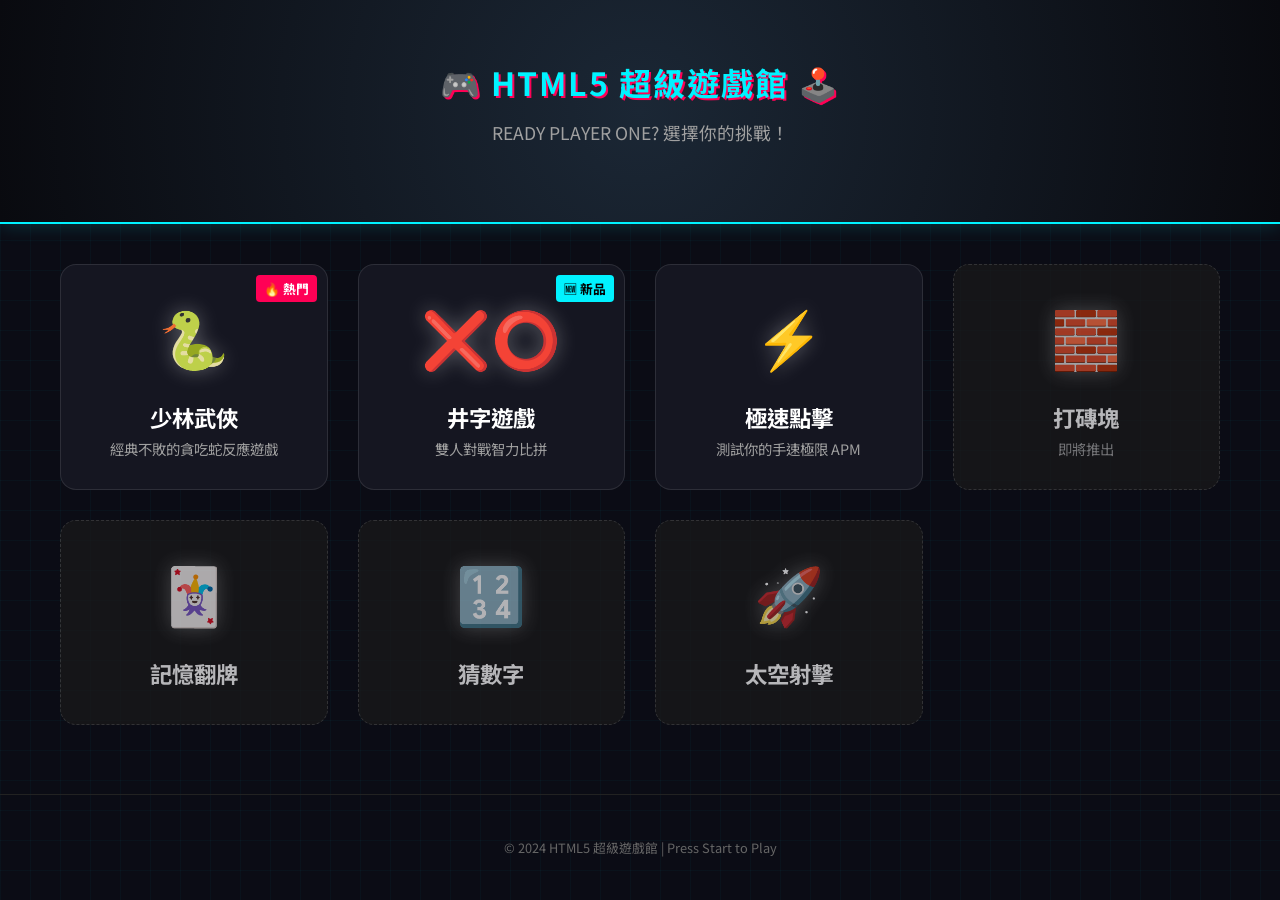
==== 遊戲館/index.html @ c311b4d0 "newest" ====
<!DOCTYPE html>
<html lang="zh-Hant">
<head>
    <meta charset="UTF-8">
    <meta name="viewport" content="width=device-width, initial-scale=1.0">
    <title>HTML5 超級遊戲館</title>
    <link href="https://fonts.googleapis.com/css2?family=Noto+Sans+TC:wght@400;700&family=Press+Start+2P&display=swap" rel="stylesheet">
    <link rel="stylesheet" href="style.css">
</head>
<body>

    <div class="bg-overlay"></div>

    <header>
        <div class="header-content">
            <h1>🎮 HTML5 超級遊戲館 🕹️</h1>
            <p class="subtitle">READY PLAYER ONE? 選擇你的挑戰！</p>
        </div>
    </header>

    <main class="container">
        <div class="game-grid">
            <a href="game1.html" class="game-card hot">
                <span class="badge">🔥 熱門</span>
                <div class="icon-wrapper">🐍</div>
                <div class="card-content">
                    <h3>少林武俠</h3>
                    <p>經典不敗的貪吃蛇反應遊戲</p>
                </div>
            </a>

            <a href="game2.html" class="game-card new">
                <span class="badge">🆕 新品</span>
                <div class="icon-wrapper">❌⭕</div>
                <div class="card-content">
                    <h3>井字遊戲</h3>
                    <p>雙人對戰智力比拼</p>
                </div>
            </a>

            <a href="game3.html" class="game-card">
                <div class="icon-wrapper">⚡</div>
                <div class="card-content">
                    <h3>極速點擊</h3>
                    <p>測試你的手速極限 APM</p>
                </div>
            </a>

            <div class="game-card locked">
                <div class="lock-overlay"><span class="lock-icon">🔒</span></div>
                <div class="icon-wrapper">🧱</div>
                <div class="card-content">
                    <h3>打磚塊</h3>
                    <p>即將推出</p>
                </div>
            </div>

            <div class="game-card locked">
                <div class="lock-overlay"><span class="lock-icon">🔒</span></div>
                <div class="icon-wrapper">🃏</div>
                <div class="card-content"><h3>記憶翻牌</h3></div>
            </div>

            <div class="game-card locked">
                <div class="lock-overlay"><span class="lock-icon">🔒</span></div>
                <div class="icon-wrapper">🔢</div>
                <div class="card-content"><h3>猜數字</h3></div>
            </div>
            
            <div class="game-card locked">
                <div class="lock-overlay"><span class="lock-icon">🔒</span></div>
                <div class="icon-wrapper">🚀</div>
                <div class="card-content"><h3>太空射擊</h3></div>
            </div>
        </div>
    </main>

    <footer>
        <p>© 2024 HTML5 超級遊戲館 | Press Start to Play</p>
    </footer>

</body>
</html>
---- 遊戲館/style.css ----
/* --- 1. 全局變數與基礎設定 --- */
:root {
    --bg-color: #0b0c15;
    --card-bg: #151621;
    --primary-color: #00f2ff; /* 賽博藍 */
    --secondary-color: #ff0055; /* 霓虹紅 */
    --text-color: #ffffff;
    --text-muted: #a0a0a0;
    --font-main: 'Noto Sans TC', sans-serif;
    --font-retro: 'Press Start 2P', cursive; /* 像素風格字體 */
}

body {
    font-family: var(--font-main);
    background-color: var(--bg-color);
    color: var(--text-color);
    margin: 0;
    padding: 0;
    overflow-x: hidden;
    min-height: 100vh;
    display: flex;
    flex-direction: column;
}

/* --- 2. 背景裝飾 (網格效果) --- */
.bg-overlay {
    position: fixed;
    top: 0;
    left: 0;
    width: 100%;
    height: 100%;
    background-image: 
        linear-gradient(rgba(0, 242, 255, 0.03) 1px, transparent 1px),
        linear-gradient(90deg, rgba(0, 242, 255, 0.03) 1px, transparent 1px);
    background-size: 30px 30px;
    z-index: -1;
    pointer-events: none;
}

/* --- 3. 標頭設計 --- */
header {
    padding: 60px 20px;
    text-align: center;
    background: radial-gradient(circle at center, #1b2735 0%, #090a0f 100%);
    border-bottom: 2px solid var(--primary-color);
    box-shadow: 0 0 20px rgba(0, 242, 255, 0.2);
}

h1 {
    margin: 0;
    font-size: 2em; /* 調整以適應手機，電腦版可用 media query 放大 */
    color: var(--primary-color);
    text-shadow: 2px 2px 0px var(--secondary-color);
    letter-spacing: 2px;
    line-height: 1.4;
}

.subtitle {
    margin-top: 15px;
    font-size: 1.1em;
    color: var(--text-muted);
}

/* --- 4. 遊戲網格佈局 --- */
.container {
    flex: 1; /* 讓內容撐開高度，footer 沉底 */
    max-width: 1200px;
    margin: 0 auto;
    padding: 40px 20px;
    width: 100%;
    box-sizing: border-box;
}

.game-grid {
    display: grid;
    grid-template-columns: repeat(auto-fit, minmax(240px, 1fr));
    gap: 30px;
}

/* --- 5. 遊戲卡片設計 --- */
.game-card {
    position: relative;
    background-color: var(--card-bg);
    border: 1px solid rgba(255, 255, 255, 0.1);
    border-radius: 16px;
    padding: 30px 20px;
    text-decoration: none;
    color: white;
    display: flex;
    flex-direction: column;
    align-items: center;
    justify-content: center;
    text-align: center;
    transition: all 0.4s cubic-bezier(0.175, 0.885, 0.32, 1.275); /* 彈性動畫 */
    overflow: hidden;
}

/* 卡片懸停效果 */
.game-card:hover {
    transform: translateY(-10px) scale(1.02);
    border-color: var(--primary-color);
    box-shadow: 0 10px 30px rgba(0, 242, 255, 0.3);
}

.game-card:hover .icon-wrapper {
    transform: scale(1.2) rotate(5deg);
}

/* 圖標樣式 */
.icon-wrapper {
    font-size: 3.5em;
    margin-bottom: 15px;
    transition: transform 0.3s ease;
    filter: drop-shadow(0 0 10px rgba(255,255,255,0.3));
}

.card-content h3 {
    margin: 10px 0 5px;
    font-size: 1.4em;
    color: #fff;
}

.card-content p {
    font-size: 0.9em;
    color: var(--text-muted);
    margin: 0;
}

/* --- 6. 標籤 (Badges) --- */
.badge {
    position: absolute;
    top: 10px;
    right: 10px;
    font-size: 0.8em;
    padding: 4px 8px;
    border-radius: 4px;
    font-weight: bold;
    text-transform: uppercase;
}

.hot .badge { background-color: var(--secondary-color); color: white; }
.new .badge { background-color: var(--primary-color); color: #000; }

/* --- 7. 鎖定狀態樣式 --- */
.locked {
    background-color: #1a1a1a;
    border-style: dashed;
    border-color: #444;
    cursor: not-allowed;
    opacity: 0.7;
}

.locked:hover {
    transform: none;
    box-shadow: none;
    border-color: #444;
}

.lock-overlay {
    position: absolute;
    top: 0;
    left: 0;
    width: 100%;
    height: 100%;
    background: rgba(0, 0, 0, 0.6);
    display: flex;
    align-items: center;
    justify-content: center;
    border-radius: 16px;
    opacity: 0;
    transition: opacity 0.3s;
}

.game-card.locked:hover .lock-overlay {
    opacity: 1;
}

.lock-icon {
    font-size: 3em;
    color: #888;
}

/* --- 8. 頁尾 --- */
footer {
    padding: 30px;
    text-align: center;
    color: #666;
    font-size: 0.8em;
    border-top: 1px solid #222;
}

/* --- 9. 手機適配 --- */
@media (max-width: 600px) {
    .game-grid {
        grid-template-columns: 1fr; /* 手機上一行一個 */
    }
    h1 { font-size: 1.5em; }
}
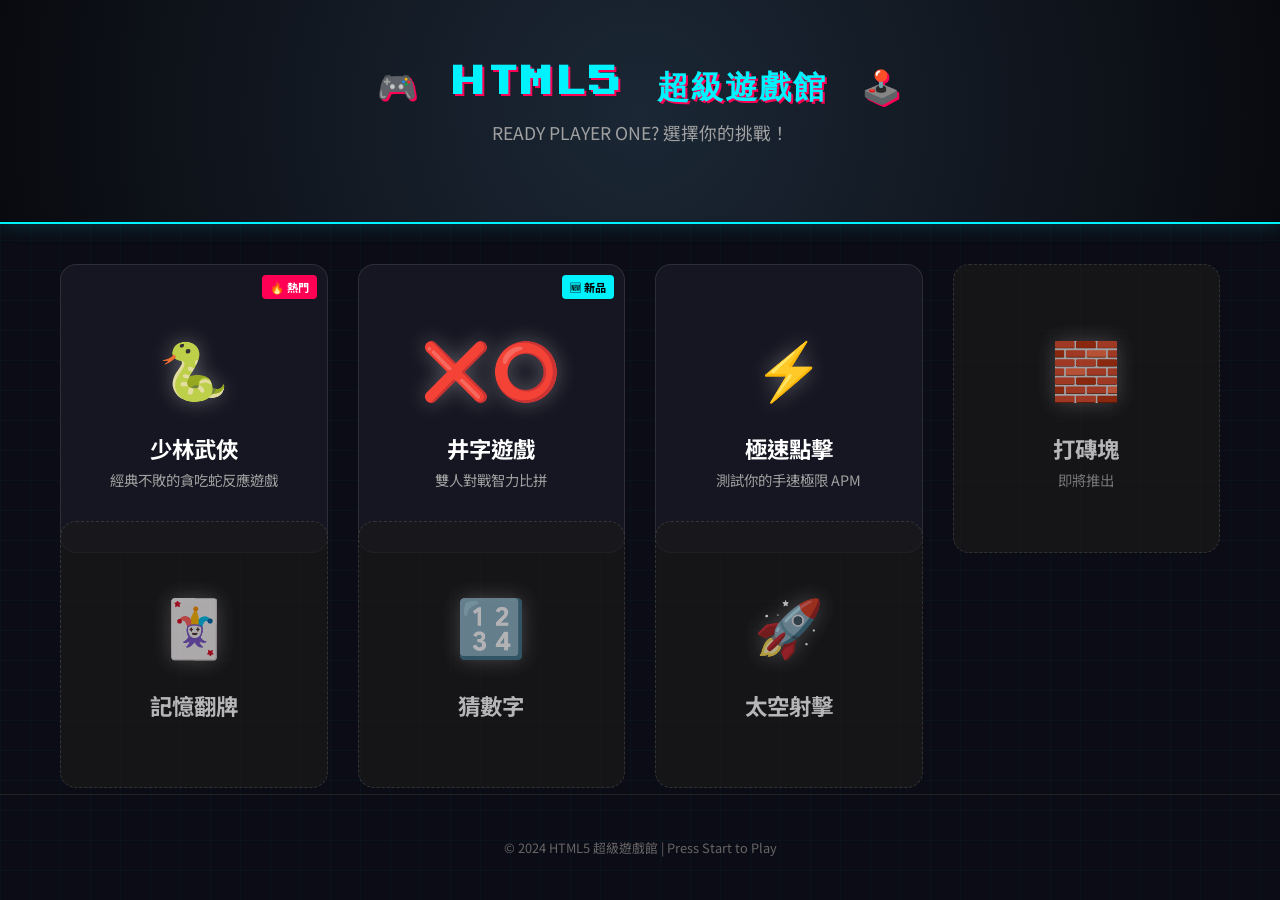
==== commit 29d8a8f3: "5" ====
--- a/遊戲館/index.html
+++ b/遊戲館/index.html
@@ -5,7 +5,209 @@
     <meta name="viewport" content="width=device-width, initial-scale=1.0">
     <title>HTML5 超級遊戲館</title>
     <link href="https://fonts.googleapis.com/css2?family=Noto+Sans+TC:wght@400;700&family=Press+Start+2P&display=swap" rel="stylesheet">
-    <link rel="stylesheet" href="style.css">
+    
+    <style>
+        /* --- 1. 全局變數與基礎設定 --- */
+        :root {
+            --bg-color: #0b0c15;
+            --card-bg: #151621;
+            --primary-color: #00f2ff; /* 賽博藍 */
+            --secondary-color: #ff0055; /* 霓虹紅 */
+            --text-color: #ffffff;
+            --text-muted: #a0a0a0;
+            --font-main: 'Noto Sans TC', sans-serif;
+            --font-retro: 'Press Start 2P', cursive;
+        }
+
+        body {
+            font-family: var(--font-main);
+            background-color: var(--bg-color);
+            color: var(--text-color);
+            margin: 0;
+            padding: 0;
+            overflow-x: hidden;
+            min-height: 100vh;
+            display: flex;
+            flex-direction: column;
+        }
+
+        /* --- 2. 背景裝飾 (網格效果) --- */
+        .bg-overlay {
+            position: fixed;
+            top: 0;
+            left: 0;
+            width: 100%;
+            height: 100%;
+            background-image: 
+                linear-gradient(rgba(0, 242, 255, 0.03) 1px, transparent 1px),
+                linear-gradient(90deg, rgba(0, 242, 255, 0.03) 1px, transparent 1px);
+            background-size: 30px 30px;
+            z-index: -1;
+            pointer-events: none;
+        }
+
+        /* --- 3. 標頭設計 --- */
+        header {
+            padding: 60px 20px;
+            text-align: center;
+            background: radial-gradient(circle at center, #1b2735 0%, #090a0f 100%);
+            border-bottom: 2px solid var(--primary-color);
+            box-shadow: 0 0 20px rgba(0, 242, 255, 0.2);
+        }
+
+        h1 {
+            margin: 0;
+            font-size: 2em;
+            color: var(--primary-color);
+            text-shadow: 2px 2px 0px var(--secondary-color);
+            letter-spacing: 2px;
+            line-height: 1.4;
+            font-family: var(--font-retro); /* 標題使用像素字體 */
+        }
+
+        .subtitle {
+            margin-top: 15px;
+            font-size: 1.1em;
+            color: var(--text-muted);
+        }
+
+        /* --- 4. 遊戲網格佈局 --- */
+        .container {
+            flex: 1;
+            max-width: 1200px;
+            margin: 0 auto;
+            padding: 40px 20px;
+            width: 100%;
+            box-sizing: border-box;
+        }
+
+        .game-grid {
+            display: grid;
+            grid-template-columns: repeat(auto-fit, minmax(240px, 1fr));
+            gap: 30px;
+        }
+
+        /* --- 5. 遊戲卡片設計 --- */
+        .game-card {
+            position: relative;
+            background-color: var(--card-bg);
+            border: 1px solid rgba(255, 255, 255, 0.1);
+            border-radius: 16px;
+            padding: 30px 20px;
+            text-decoration: none;
+            color: white;
+            display: flex;
+            flex-direction: column;
+            align-items: center;
+            justify-content: center;
+            text-align: center;
+            transition: all 0.4s cubic-bezier(0.175, 0.885, 0.32, 1.275);
+            overflow: hidden;
+            height: 100%; /* 確保高度一致 */
+        }
+
+        .game-card:hover {
+            transform: translateY(-10px) scale(1.02);
+            border-color: var(--primary-color);
+            box-shadow: 0 10px 30px rgba(0, 242, 255, 0.3);
+        }
+
+        .game-card:hover .icon-wrapper {
+            transform: scale(1.2) rotate(5deg);
+        }
+
+        .icon-wrapper {
+            font-size: 3.5em;
+            margin-bottom: 15px;
+            transition: transform 0.3s ease;
+            filter: drop-shadow(0 0 10px rgba(255,255,255,0.3));
+        }
+
+        .card-content h3 {
+            margin: 10px 0 5px;
+            font-size: 1.4em;
+            color: #fff;
+        }
+
+        .card-content p {
+            font-size: 0.9em;
+            color: var(--text-muted);
+            margin: 0;
+            line-height: 1.5;
+        }
+
+        /* --- 6. 標籤 (Badges) --- */
+        .badge {
+            position: absolute;
+            top: 10px;
+            right: 10px;
+            font-size: 0.7em;
+            padding: 4px 8px;
+            border-radius: 4px;
+            font-weight: bold;
+            text-transform: uppercase;
+        }
+
+        .hot .badge { background-color: var(--secondary-color); color: white; }
+        .new .badge { background-color: var(--primary-color); color: #000; }
+
+        /* --- 7. 鎖定狀態樣式 --- */
+        .locked {
+            background-color: #1a1a1a;
+            border-style: dashed;
+            border-color: #444;
+            cursor: not-allowed;
+            opacity: 0.7;
+        }
+
+        .locked:hover {
+            transform: none;
+            box-shadow: none;
+            border-color: #444;
+        }
+
+        .lock-overlay {
+            position: absolute;
+            top: 0;
+            left: 0;
+            width: 100%;
+            height: 100%;
+            background: rgba(0, 0, 0, 0.6);
+            display: flex;
+            align-items: center;
+            justify-content: center;
+            border-radius: 16px;
+            opacity: 0;
+            transition: opacity 0.3s;
+            z-index: 10;
+        }
+
+        .game-card.locked:hover .lock-overlay {
+            opacity: 1;
+        }
+
+        .lock-icon {
+            font-size: 3em;
+        }
+
+        /* --- 8. 頁尾 --- */
+        footer {
+            padding: 30px;
+            text-align: center;
+            color: #666;
+            font-size: 0.8em;
+            border-top: 1px solid #222;
+            margin-top: auto;
+        }
+
+        /* 手機適配 */
+        @media (max-width: 600px) {
+            .game-grid {
+                grid-template-columns: 1fr;
+            }
+            h1 { font-size: 1.5em; }
+        }
+    </style>
 </head>
 <body>
 
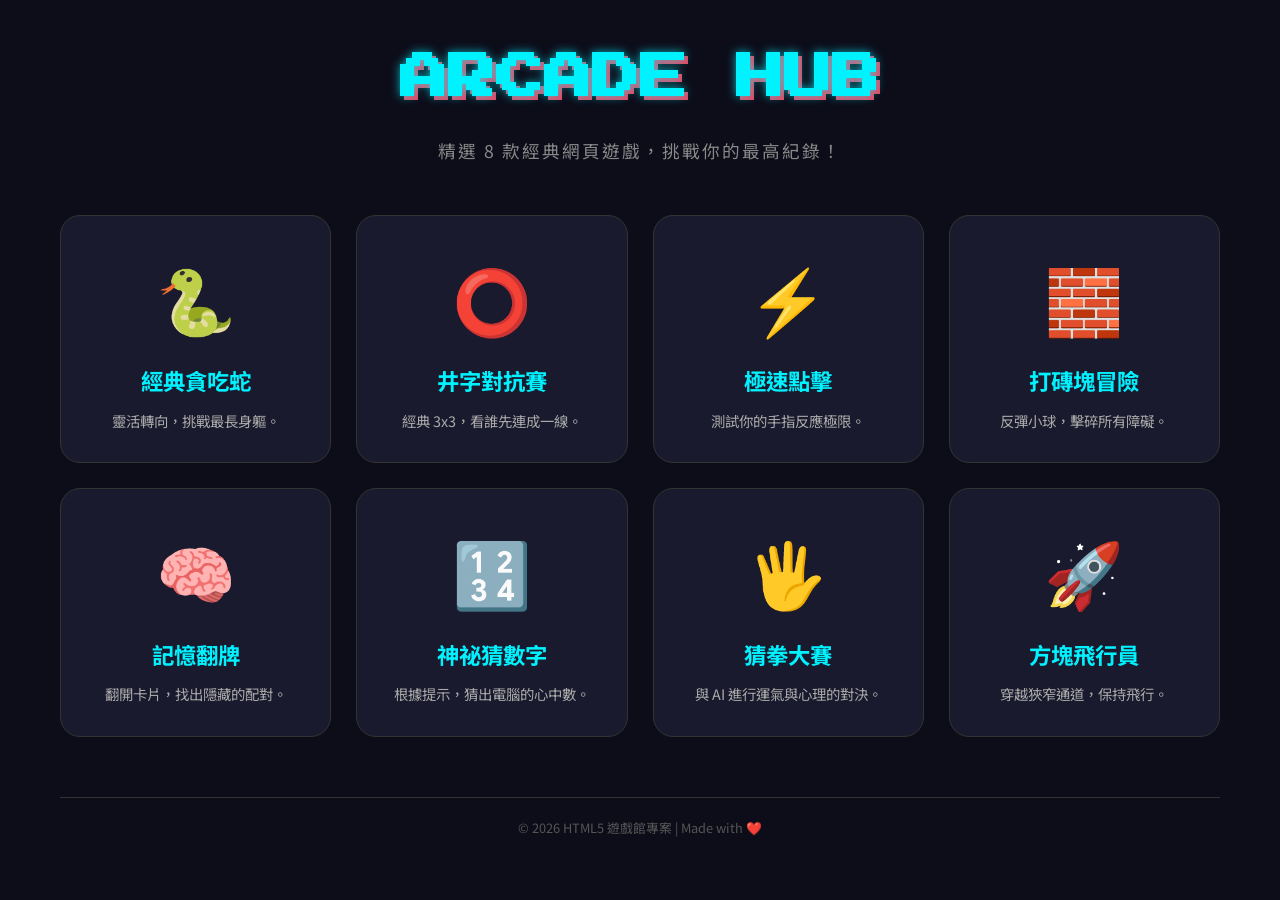
==== commit 97ac694b: "0" ====
--- a/遊戲館/index.html
+++ b/遊戲館/index.html
@@ -3,283 +3,88 @@
 <head>
     <meta charset="UTF-8">
     <meta name="viewport" content="width=device-width, initial-scale=1.0">
-    <title>HTML5 超級遊戲館</title>
+    <title>8-BIT 遊戲中心 | 經典 HTML5 遊戲館</title>
+    <link rel="stylesheet" href="style.css">
     <link href="https://fonts.googleapis.com/css2?family=Noto+Sans+TC:wght@400;700&family=Press+Start+2P&display=swap" rel="stylesheet">
-    
-    <style>
-        /* --- 1. 全局變數與基礎設定 --- */
-        :root {
-            --bg-color: #0b0c15;
-            --card-bg: #151621;
-            --primary-color: #00f2ff; /* 賽博藍 */
-            --secondary-color: #ff0055; /* 霓虹紅 */
-            --text-color: #ffffff;
-            --text-muted: #a0a0a0;
-            --font-main: 'Noto Sans TC', sans-serif;
-            --font-retro: 'Press Start 2P', cursive;
-        }
-
-        body {
-            font-family: var(--font-main);
-            background-color: var(--bg-color);
-            color: var(--text-color);
-            margin: 0;
-            padding: 0;
-            overflow-x: hidden;
-            min-height: 100vh;
-            display: flex;
-            flex-direction: column;
-        }
-
-        /* --- 2. 背景裝飾 (網格效果) --- */
-        .bg-overlay {
-            position: fixed;
-            top: 0;
-            left: 0;
-            width: 100%;
-            height: 100%;
-            background-image: 
-                linear-gradient(rgba(0, 242, 255, 0.03) 1px, transparent 1px),
-                linear-gradient(90deg, rgba(0, 242, 255, 0.03) 1px, transparent 1px);
-            background-size: 30px 30px;
-            z-index: -1;
-            pointer-events: none;
-        }
-
-        /* --- 3. 標頭設計 --- */
-        header {
-            padding: 60px 20px;
-            text-align: center;
-            background: radial-gradient(circle at center, #1b2735 0%, #090a0f 100%);
-            border-bottom: 2px solid var(--primary-color);
-            box-shadow: 0 0 20px rgba(0, 242, 255, 0.2);
-        }
-
-        h1 {
-            margin: 0;
-            font-size: 2em;
-            color: var(--primary-color);
-            text-shadow: 2px 2px 0px var(--secondary-color);
-            letter-spacing: 2px;
-            line-height: 1.4;
-            font-family: var(--font-retro); /* 標題使用像素字體 */
-        }
-
-        .subtitle {
-            margin-top: 15px;
-            font-size: 1.1em;
-            color: var(--text-muted);
-        }
-
-        /* --- 4. 遊戲網格佈局 --- */
-        .container {
-            flex: 1;
-            max-width: 1200px;
-            margin: 0 auto;
-            padding: 40px 20px;
-            width: 100%;
-            box-sizing: border-box;
-        }
-
-        .game-grid {
-            display: grid;
-            grid-template-columns: repeat(auto-fit, minmax(240px, 1fr));
-            gap: 30px;
-        }
-
-        /* --- 5. 遊戲卡片設計 --- */
-        .game-card {
-            position: relative;
-            background-color: var(--card-bg);
-            border: 1px solid rgba(255, 255, 255, 0.1);
-            border-radius: 16px;
-            padding: 30px 20px;
-            text-decoration: none;
-            color: white;
-            display: flex;
-            flex-direction: column;
-            align-items: center;
-            justify-content: center;
-            text-align: center;
-            transition: all 0.4s cubic-bezier(0.175, 0.885, 0.32, 1.275);
-            overflow: hidden;
-            height: 100%; /* 確保高度一致 */
-        }
-
-        .game-card:hover {
-            transform: translateY(-10px) scale(1.02);
-            border-color: var(--primary-color);
-            box-shadow: 0 10px 30px rgba(0, 242, 255, 0.3);
-        }
-
-        .game-card:hover .icon-wrapper {
-            transform: scale(1.2) rotate(5deg);
-        }
-
-        .icon-wrapper {
-            font-size: 3.5em;
-            margin-bottom: 15px;
-            transition: transform 0.3s ease;
-            filter: drop-shadow(0 0 10px rgba(255,255,255,0.3));
-        }
-
-        .card-content h3 {
-            margin: 10px 0 5px;
-            font-size: 1.4em;
-            color: #fff;
-        }
-
-        .card-content p {
-            font-size: 0.9em;
-            color: var(--text-muted);
-            margin: 0;
-            line-height: 1.5;
-        }
-
-        /* --- 6. 標籤 (Badges) --- */
-        .badge {
-            position: absolute;
-            top: 10px;
-            right: 10px;
-            font-size: 0.7em;
-            padding: 4px 8px;
-            border-radius: 4px;
-            font-weight: bold;
-            text-transform: uppercase;
-        }
-
-        .hot .badge { background-color: var(--secondary-color); color: white; }
-        .new .badge { background-color: var(--primary-color); color: #000; }
-
-        /* --- 7. 鎖定狀態樣式 --- */
-        .locked {
-            background-color: #1a1a1a;
-            border-style: dashed;
-            border-color: #444;
-            cursor: not-allowed;
-            opacity: 0.7;
-        }
-
-        .locked:hover {
-            transform: none;
-            box-shadow: none;
-            border-color: #444;
-        }
-
-        .lock-overlay {
-            position: absolute;
-            top: 0;
-            left: 0;
-            width: 100%;
-            height: 100%;
-            background: rgba(0, 0, 0, 0.6);
-            display: flex;
-            align-items: center;
-            justify-content: center;
-            border-radius: 16px;
-            opacity: 0;
-            transition: opacity 0.3s;
-            z-index: 10;
-        }
-
-        .game-card.locked:hover .lock-overlay {
-            opacity: 1;
-        }
-
-        .lock-icon {
-            font-size: 3em;
-        }
-
-        /* --- 8. 頁尾 --- */
-        footer {
-            padding: 30px;
-            text-align: center;
-            color: #666;
-            font-size: 0.8em;
-            border-top: 1px solid #222;
-            margin-top: auto;
-        }
-
-        /* 手機適配 */
-        @media (max-width: 600px) {
-            .game-grid {
-                grid-template-columns: 1fr;
-            }
-            h1 { font-size: 1.5em; }
-        }
-    </style>
 </head>
 <body>
 
-    <div class="bg-overlay"></div>
+    <div class="container">
+        <header>
+            <h1>ARCADE HUB</h1>
+            <p class="subtitle">精選 8 款經典網頁遊戲，挑戰你的最高紀錄！</p>
+        </header>
 
-    <header>
-        <div class="header-content">
-            <h1>🎮 HTML5 超級遊戲館 🕹️</h1>
-            <p class="subtitle">READY PLAYER ONE? 選擇你的挑戰！</p>
-        </div>
-    </header>
-
-    <main class="container">
-        <div class="game-grid">
-            <a href="game1.html" class="game-card hot">
-                <span class="badge">🔥 熱門</span>
-                <div class="icon-wrapper">🐍</div>
-                <div class="card-content">
-                    <h3>少林武俠</h3>
-                    <p>經典不敗的貪吃蛇反應遊戲</p>
+        <main class="game-grid">
+            <a href="game1.html" class="game-card">
+                <div class="game-icon">🐍</div>
+                <div class="game-info">
+                    <h3>經典貪吃蛇</h3>
+                    <p>靈活轉向，挑戰最長身軀。</p>
                 </div>
             </a>
 
-            <a href="game2.html" class="game-card new">
-                <span class="badge">🆕 新品</span>
-                <div class="icon-wrapper">❌⭕</div>
-                <div class="card-content">
-                    <h3>井字遊戲</h3>
-                    <p>雙人對戰智力比拼</p>
+            <a href="game2.html" class="game-card">
+                <div class="game-icon">⭕</div>
+                <div class="game-info">
+                    <h3>井字對抗賽</h3>
+                    <p>經典 3x3，看誰先連成一線。</p>
                 </div>
             </a>
 
             <a href="game3.html" class="game-card">
-                <div class="icon-wrapper">⚡</div>
-                <div class="card-content">
+                <div class="game-icon">⚡</div>
+                <div class="game-info">
                     <h3>極速點擊</h3>
-                    <p>測試你的手速極限 APM</p>
+                    <p>測試你的手指反應極限。</p>
                 </div>
             </a>
 
-            <div class="game-card locked">
-                <div class="lock-overlay"><span class="lock-icon">🔒</span></div>
-                <div class="icon-wrapper">🧱</div>
-                <div class="card-content">
-                    <h3>打磚塊</h3>
-                    <p>即將推出</p>
+            <a href="game4.html" class="game-card">
+                <div class="game-icon">🧱</div>
+                <div class="game-info">
+                    <h3>打磚塊冒險</h3>
+                    <p>反彈小球，擊碎所有障礙。</p>
                 </div>
-            </div>
+            </a>
 
-            <div class="game-card locked">
-                <div class="lock-overlay"><span class="lock-icon">🔒</span></div>
-                <div class="icon-wrapper">🃏</div>
-                <div class="card-content"><h3>記憶翻牌</h3></div>
-            </div>
+            <a href="game5.html" class="game-card">
+                <div class="game-icon">🧠</div>
+                <div class="game-info">
+                    <h3>記憶翻牌</h3>
+                    <p>翻開卡片，找出隱藏的配對。</p>
+                </div>
+            </a>
 
-            <div class="game-card locked">
-                <div class="lock-overlay"><span class="lock-icon">🔒</span></div>
-                <div class="icon-wrapper">🔢</div>
-                <div class="card-content"><h3>猜數字</h3></div>
-            </div>
-            
-            <div class="game-card locked">
-                <div class="lock-overlay"><span class="lock-icon">🔒</span></div>
-                <div class="icon-wrapper">🚀</div>
-                <div class="card-content"><h3>太空射擊</h3></div>
-            </div>
-        </div>
-    </main>
+            <a href="game6.html" class="game-card">
+                <div class="game-info">
+                    <div class="game-icon">🔢</div>
+                    <h3>神祕猜數字</h3>
+                    <p>根據提示，猜出電腦的心中數。</p>
+                </div>
+            </a>
 
-    <footer>
-        <p>© 2024 HTML5 超級遊戲館 | Press Start to Play</p>
-    </footer>
+            <a href="game7.html" class="game-card">
+                <div class="game-icon">🖐️</div>
+                <div class="game-info">
+                    <h3>猜拳大賽</h3>
+                    <p>與 AI 進行運氣與心理的對決。</p>
+                </div>
+            </a>
+
+            <a href="game8.html" class="game-card">
+                <div class="game-icon">🚀</div>
+                <div class="game-info">
+                    <h3>方塊飛行員</h3>
+                    <p>穿越狹窄通道，保持飛行。</p>
+                </div>
+            </a>
+        </main>
+
+        <footer>
+            <p>&copy; 2026 HTML5 遊戲館專案 | Made with ❤️</p>
+        </footer>
+    </div>
 
 </body>
 </html>
--- a/遊戲館/style.css
+++ b/遊戲館/style.css
@@ -0,0 +1,137 @@
+/* 全域設定 */
+:root {
+    --bg-color: #0d0d1a;
+    --card-bg: #1a1a2e;
+    --primary-color: #00f2ff;
+    --secondary-color: #e94560;
+    --text-color: #e0e0e0;
+}
+
+* {
+    box-sizing: border-box;
+    margin: 0;
+    padding: 0;
+}
+
+body {
+    background-color: var(--bg-color);
+    color: var(--text-color);
+    font-family: 'Noto Sans TC', sans-serif;
+    line-height: 1.6;
+    overflow-x: hidden;
+}
+
+/* 容器佈局 */
+.container {
+    max-width: 1200px;
+    margin: 0 auto;
+    padding: 40px 20px;
+}
+
+/* 標題區 */
+header {
+    text-align: center;
+    margin-bottom: 50px;
+}
+
+header h1 {
+    font-family: 'Press Start 2P', cursive;
+    font-size: 3rem;
+    color: var(--primary-color);
+    text-shadow: 0 0 10px rgba(0, 242, 255, 0.7), 4px 4px 0px var(--secondary-color);
+    margin-bottom: 20px;
+}
+
+.subtitle {
+    font-size: 1.1rem;
+    color: #888;
+    letter-spacing: 2px;
+}
+
+/* 遊戲網格系統 */
+.game-grid {
+    display: grid;
+    grid-template-columns: repeat(auto-fill, minmax(260px, 1fr));
+    gap: 25px;
+}
+
+/* 遊戲卡片設計 */
+.game-card {
+    background: var(--card-bg);
+    border: 1px solid #333;
+    border-radius: 20px;
+    text-decoration: none;
+    color: white;
+    padding: 30px;
+    display: flex;
+    flex-direction: column;
+    align-items: center;
+    text-align: center;
+    transition: all 0.4s cubic-bezier(0.175, 0.885, 0.32, 1.275);
+    position: relative;
+    overflow: hidden;
+}
+
+.game-card::before {
+    content: '';
+    position: absolute;
+    top: 0;
+    left: 0;
+    width: 100%;
+    height: 4px;
+    background: linear-gradient(90deg, var(--primary-color), var(--secondary-color));
+    opacity: 0;
+    transition: opacity 0.3s;
+}
+
+.game-card:hover {
+    transform: translateY(-10px);
+    border-color: var(--primary-color);
+    box-shadow: 0 10px 30px rgba(0, 242, 255, 0.2);
+}
+
+.game-card:hover::before {
+    opacity: 1;
+}
+
+/* 卡片內元素 */
+.game-icon {
+    font-size: 4rem;
+    margin-bottom: 15px;
+    transition: transform 0.3s;
+}
+
+.game-card:hover .game-icon {
+    transform: scale(1.1) rotate(5deg);
+}
+
+.game-info h3 {
+    font-size: 1.4rem;
+    margin-bottom: 10px;
+    color: var(--primary-color);
+}
+
+.game-info p {
+    font-size: 0.9rem;
+    color: #aaa;
+}
+
+/* 頁尾 */
+footer {
+    text-align: center;
+    margin-top: 60px;
+    padding-top: 20px;
+    border-top: 1px solid #333;
+    color: #555;
+    font-size: 0.8rem;
+}
+
+/* 響應式微調 */
+@media (max-width: 600px) {
+    header h1 {
+        font-size: 1.8rem;
+    }
+    .game-grid {
+        grid-template-columns: 1fr;
+    }
+}
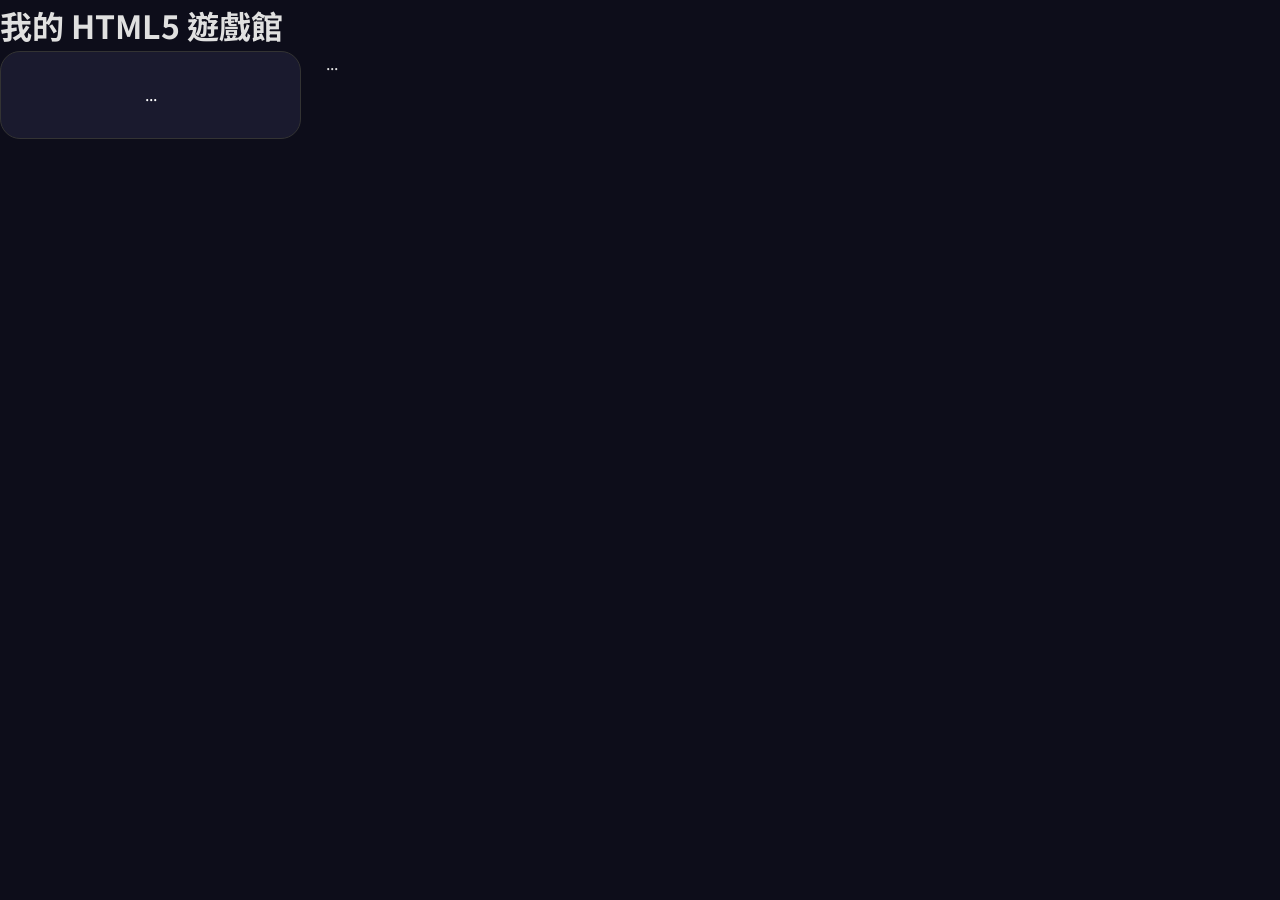
==== commit ff17666d: "9" ====
--- a/遊戲館/index.html
+++ b/遊戲館/index.html
@@ -8,82 +8,11 @@
     <link href="https://fonts.googleapis.com/css2?family=Noto+Sans+TC:wght@400;700&family=Press+Start+2P&display=swap" rel="stylesheet">
 </head>
 <body>
-
-    <div class="container">
-        <header>
-            <h1>ARCADE HUB</h1>
-            <p class="subtitle">精選 8 款經典網頁遊戲，挑戰你的最高紀錄！</p>
-        </header>
-
-        <main class="game-grid">
-            <a href="game1.html" class="game-card">
-                <div class="game-icon">🐍</div>
-                <div class="game-info">
-                    <h3>經典貪吃蛇</h3>
-                    <p>靈活轉向，挑戰最長身軀。</p>
-                </div>
-            </a>
-
-            <a href="game2.html" class="game-card">
-                <div class="game-icon">⭕</div>
-                <div class="game-info">
-                    <h3>井字對抗賽</h3>
-                    <p>經典 3x3，看誰先連成一線。</p>
-                </div>
-            </a>
-
-            <a href="game3.html" class="game-card">
-                <div class="game-icon">⚡</div>
-                <div class="game-info">
-                    <h3>極速點擊</h3>
-                    <p>測試你的手指反應極限。</p>
-                </div>
-            </a>
-
-            <a href="game4.html" class="game-card">
-                <div class="game-icon">🧱</div>
-                <div class="game-info">
-                    <h3>打磚塊冒險</h3>
-                    <p>反彈小球，擊碎所有障礙。</p>
-                </div>
-            </a>
-
-            <a href="game5.html" class="game-card">
-                <div class="game-icon">🧠</div>
-                <div class="game-info">
-                    <h3>記憶翻牌</h3>
-                    <p>翻開卡片，找出隱藏的配對。</p>
-                </div>
-            </a>
-
-            <a href="game6.html" class="game-card">
-                <div class="game-info">
-                    <div class="game-icon">🔢</div>
-                    <h3>神祕猜數字</h3>
-                    <p>根據提示，猜出電腦的心中數。</p>
-                </div>
-            </a>
-
-            <a href="game7.html" class="game-card">
-                <div class="game-icon">🖐️</div>
-                <div class="game-info">
-                    <h3>猜拳大賽</h3>
-                    <p>與 AI 進行運氣與心理的對決。</p>
-                </div>
-            </a>
-
-            <a href="game8.html" class="game-card">
-                <div class="game-icon">🚀</div>
-                <div class="game-info">
-                    <h3>方塊飛行員</h3>
-                    <p>穿越狹窄通道，保持飛行。</p>
-                </div>
-            </a>
-        </main>
-
-        <footer>
-            <p>&copy; 2026 HTML5 遊戲館專案 | Made with ❤️</p>
-        </footer>
+    <h1>我的 HTML5 遊戲館</h1>
+    
+    <div class="game-grid">
+        <a href="game1.html" class="game-card">...</a>
+        ...
     </div>
 
 </body>
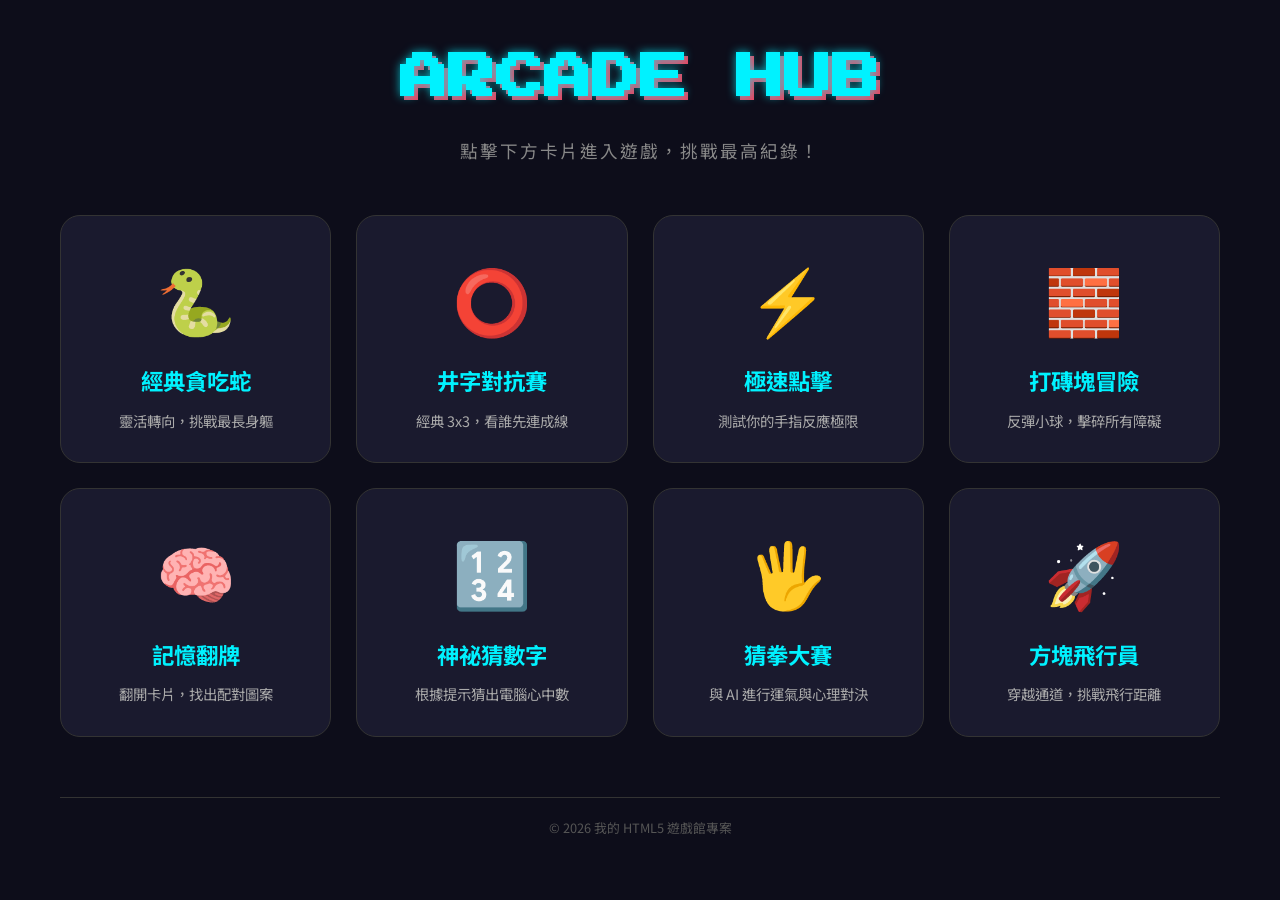
==== commit ee85a507: "l" ====
--- a/遊戲館/index.html
+++ b/遊戲館/index.html
@@ -8,11 +8,84 @@
     <link href="https://fonts.googleapis.com/css2?family=Noto+Sans+TC:wght@400;700&family=Press+Start+2P&display=swap" rel="stylesheet">
 </head>
 <body>
-    <h1>我的 HTML5 遊戲館</h1>
-    
-    <div class="game-grid">
-        <a href="game1.html" class="game-card">...</a>
-        ...
+
+    <div class="container">
+        <header>
+            <h1>ARCADE HUB</h1>
+            <p class="subtitle">點擊下方卡片進入遊戲，挑戰最高紀錄！</p>
+        </header>
+
+        <main class="game-grid">
+            
+            <a href="game1.html" class="game-card">
+                <div class="game-icon">🐍</div>
+                <div class="game-info">
+                    <h3>經典貪吃蛇</h3>
+                    <p>靈活轉向，挑戰最長身軀</p>
+                </div>
+            </a>
+
+            <a href="game2.html" class="game-card">
+                <div class="game-icon">⭕</div>
+                <div class="game-info">
+                    <h3>井字對抗賽</h3>
+                    <p>經典 3x3，看誰先連成線</p>
+                </div>
+            </a>
+
+            <a href="game3.html" class="game-card">
+                <div class="game-icon">⚡</div>
+                <div class="game-info">
+                    <h3>極速點擊</h3>
+                    <p>測試你的手指反應極限</p>
+                </div>
+            </a>
+
+            <a href="game4.html" class="game-card">
+                <div class="game-icon">🧱</div>
+                <div class="game-info">
+                    <h3>打磚塊冒險</h3>
+                    <p>反彈小球，擊碎所有障礙</p>
+                </div>
+            </a>
+
+            <a href="game5.html" class="game-card">
+                <div class="game-icon">🧠</div>
+                <div class="game-info">
+                    <h3>記憶翻牌</h3>
+                    <p>翻開卡片，找出配對圖案</p>
+                </div>
+            </a>
+
+            <a href="game6.html" class="game-card">
+                <div class="game-icon">🔢</div>
+                <div class="game-info">
+                    <h3>神祕猜數字</h3>
+                    <p>根據提示猜出電腦心中數</p>
+                </div>
+            </a>
+
+            <a href="game7.html" class="game-card">
+                <div class="game-icon">🖐️</div>
+                <div class="game-info">
+                    <h3>猜拳大賽</h3>
+                    <p>與 AI 進行運氣與心理對決</p>
+                </div>
+            </a>
+
+            <a href="game8.html" class="game-card">
+                <div class="game-icon">🚀</div>
+                <div class="game-info">
+                    <h3>方塊飛行員</h3>
+                    <p>穿越通道，挑戰飛行距離</p>
+                </div>
+            </a>
+
+        </main>
+
+        <footer>
+            <p>&copy; 2026 我的 HTML5 遊戲館專案</p>
+        </footer>
     </div>
 
 </body>
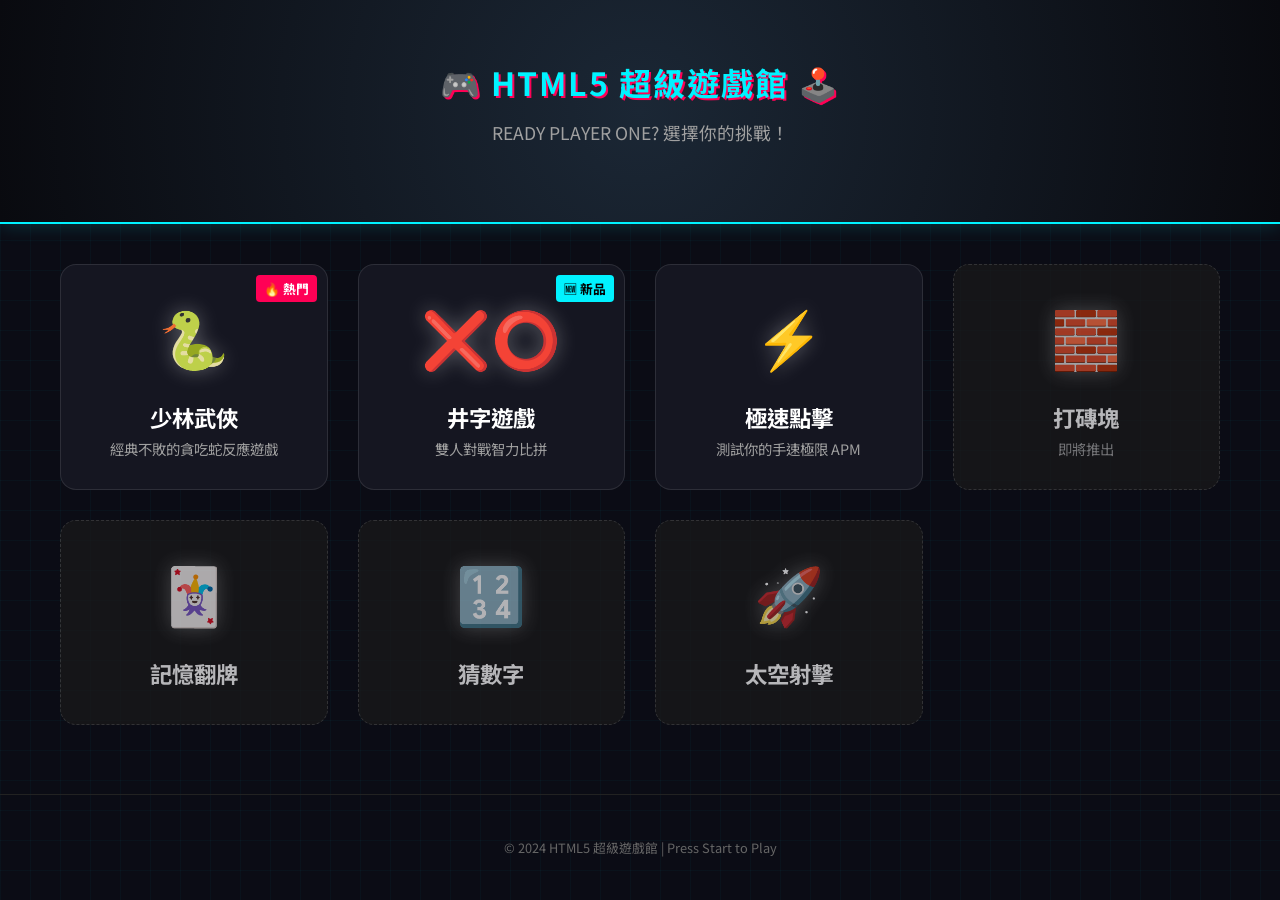
==== commit ed68a50f: "4.0" ====
--- a/遊戲館/index.html
+++ b/遊戲館/index.html
@@ -3,90 +3,81 @@
 <head>
     <meta charset="UTF-8">
     <meta name="viewport" content="width=device-width, initial-scale=1.0">
-    <title>8-BIT 遊戲中心 | 經典 HTML5 遊戲館</title>
+    <title>HTML5 超級遊戲館</title>
+    <link href="https://fonts.googleapis.com/css2?family=Noto+Sans+TC:wght@400;700&family=Press+Start+2P&display=swap" rel="stylesheet">
     <link rel="stylesheet" href="style.css">
-    <link href="https://fonts.googleapis.com/css2?family=Noto+Sans+TC:wght@400;700&family=Press+Start+2P&display=swap" rel="stylesheet">
 </head>
 <body>
 
-    <div class="container">
-        <header>
-            <h1>ARCADE HUB</h1>
-            <p class="subtitle">點擊下方卡片進入遊戲，挑戰最高紀錄！</p>
-        </header>
+    <div class="bg-overlay"></div>
 
-        <main class="game-grid">
-            
-            <a href="game1.html" class="game-card">
-                <div class="game-icon">🐍</div>
-                <div class="game-info">
-                    <h3>經典貪吃蛇</h3>
-                    <p>靈活轉向，挑戰最長身軀</p>
+    <header>
+        <div class="header-content">
+            <h1>🎮 HTML5 超級遊戲館 🕹️</h1>
+            <p class="subtitle">READY PLAYER ONE? 選擇你的挑戰！</p>
+        </div>
+    </header>
+
+    <main class="container">
+        <div class="game-grid">
+            <a href="game1.html" class="game-card hot">
+                <span class="badge">🔥 熱門</span>
+                <div class="icon-wrapper">🐍</div>
+                <div class="card-content">
+                    <h3>少林武俠</h3>
+                    <p>經典不敗的貪吃蛇反應遊戲</p>
                 </div>
             </a>
 
-            <a href="game2.html" class="game-card">
-                <div class="game-icon">⭕</div>
-                <div class="game-info">
-                    <h3>井字對抗賽</h3>
-                    <p>經典 3x3，看誰先連成線</p>
+            <a href="game2.html" class="game-card new">
+                <span class="badge">🆕 新品</span>
+                <div class="icon-wrapper">❌⭕</div>
+                <div class="card-content">
+                    <h3>井字遊戲</h3>
+                    <p>雙人對戰智力比拼</p>
                 </div>
             </a>
 
             <a href="game3.html" class="game-card">
-                <div class="game-icon">⚡</div>
-                <div class="game-info">
+                <div class="icon-wrapper">⚡</div>
+                <div class="card-content">
                     <h3>極速點擊</h3>
-                    <p>測試你的手指反應極限</p>
+                    <p>測試你的手速極限 APM</p>
                 </div>
             </a>
 
-            <a href="game4.html" class="game-card">
-                <div class="game-icon">🧱</div>
-                <div class="game-info">
-                    <h3>打磚塊冒險</h3>
-                    <p>反彈小球，擊碎所有障礙</p>
+            <div class="game-card locked">
+                <div class="lock-overlay"><span class="lock-icon">🔒</span></div>
+                <div class="icon-wrapper">🧱</div>
+                <div class="card-content">
+                    <h3>打磚塊</h3>
+                    <p>即將推出</p>
                 </div>
-            </a>
+            </div>
 
-            <a href="game5.html" class="game-card">
-                <div class="game-icon">🧠</div>
-                <div class="game-info">
-                    <h3>記憶翻牌</h3>
-                    <p>翻開卡片，找出配對圖案</p>
-                </div>
-            </a>
+            <div class="game-card locked">
+                <div class="lock-overlay"><span class="lock-icon">🔒</span></div>
+                <div class="icon-wrapper">🃏</div>
+                <div class="card-content"><h3>記憶翻牌</h3></div>
+            </div>
 
-            <a href="game6.html" class="game-card">
-                <div class="game-icon">🔢</div>
-                <div class="game-info">
-                    <h3>神祕猜數字</h3>
-                    <p>根據提示猜出電腦心中數</p>
-                </div>
-            </a>
+            <div class="game-card locked">
+                <div class="lock-overlay"><span class="lock-icon">🔒</span></div>
+                <div class="icon-wrapper">🔢</div>
+                <div class="card-content"><h3>猜數字</h3></div>
+            </div>
+            
+            <div class="game-card locked">
+                <div class="lock-overlay"><span class="lock-icon">🔒</span></div>
+                <div class="icon-wrapper">🚀</div>
+                <div class="card-content"><h3>太空射擊</h3></div>
+            </div>
+        </div>
+    </main>
 
-            <a href="game7.html" class="game-card">
-                <div class="game-icon">🖐️</div>
-                <div class="game-info">
-                    <h3>猜拳大賽</h3>
-                    <p>與 AI 進行運氣與心理對決</p>
-                </div>
-            </a>
-
-            <a href="game8.html" class="game-card">
-                <div class="game-icon">🚀</div>
-                <div class="game-info">
-                    <h3>方塊飛行員</h3>
-                    <p>穿越通道，挑戰飛行距離</p>
-                </div>
-            </a>
-
-        </main>
-
-        <footer>
-            <p>&copy; 2026 我的 HTML5 遊戲館專案</p>
-        </footer>
-    </div>
+    <footer>
+        <p>© 2024 HTML5 超級遊戲館 | Press Start to Play</p>
+    </footer>
 
 </body>
 </html>
--- a/遊戲館/style.css
+++ b/遊戲館/style.css
@@ -1,137 +1,198 @@
-/* 全域設定 */
+/* --- 1. 全局變數與基礎設定 --- */
 :root {
-    --bg-color: #0d0d1a;
-    --card-bg: #1a1a2e;
-    --primary-color: #00f2ff;
-    --secondary-color: #e94560;
-    --text-color: #e0e0e0;
-}
-
-* {
-    box-sizing: border-box;
-    margin: 0;
-    padding: 0;
+    --bg-color: #0b0c15;
+    --card-bg: #151621;
+    --primary-color: #00f2ff; /* 賽博藍 */
+    --secondary-color: #ff0055; /* 霓虹紅 */
+    --text-color: #ffffff;
+    --text-muted: #a0a0a0;
+    --font-main: 'Noto Sans TC', sans-serif;
+    --font-retro: 'Press Start 2P', cursive; /* 像素風格字體 */
 }
 
 body {
+    font-family: var(--font-main);
     background-color: var(--bg-color);
     color: var(--text-color);
-    font-family: 'Noto Sans TC', sans-serif;
-    line-height: 1.6;
+    margin: 0;
+    padding: 0;
     overflow-x: hidden;
+    min-height: 100vh;
+    display: flex;
+    flex-direction: column;
 }
 
-/* 容器佈局 */
+/* --- 2. 背景裝飾 (網格效果) --- */
+.bg-overlay {
+    position: fixed;
+    top: 0;
+    left: 0;
+    width: 100%;
+    height: 100%;
+    background-image: 
+        linear-gradient(rgba(0, 242, 255, 0.03) 1px, transparent 1px),
+        linear-gradient(90deg, rgba(0, 242, 255, 0.03) 1px, transparent 1px);
+    background-size: 30px 30px;
+    z-index: -1;
+    pointer-events: none;
+}
+
+/* --- 3. 標頭設計 --- */
+header {
+    padding: 60px 20px;
+    text-align: center;
+    background: radial-gradient(circle at center, #1b2735 0%, #090a0f 100%);
+    border-bottom: 2px solid var(--primary-color);
+    box-shadow: 0 0 20px rgba(0, 242, 255, 0.2);
+}
+
+h1 {
+    margin: 0;
+    font-size: 2em; /* 調整以適應手機，電腦版可用 media query 放大 */
+    color: var(--primary-color);
+    text-shadow: 2px 2px 0px var(--secondary-color);
+    letter-spacing: 2px;
+    line-height: 1.4;
+}
+
+.subtitle {
+    margin-top: 15px;
+    font-size: 1.1em;
+    color: var(--text-muted);
+}
+
+/* --- 4. 遊戲網格佈局 --- */
 .container {
+    flex: 1; /* 讓內容撐開高度，footer 沉底 */
     max-width: 1200px;
     margin: 0 auto;
     padding: 40px 20px;
+    width: 100%;
+    box-sizing: border-box;
 }
 
-/* 標題區 */
-header {
-    text-align: center;
-    margin-bottom: 50px;
+.game-grid {
+    display: grid;
+    grid-template-columns: repeat(auto-fit, minmax(240px, 1fr));
+    gap: 30px;
 }
 
-header h1 {
-    font-family: 'Press Start 2P', cursive;
-    font-size: 3rem;
-    color: var(--primary-color);
-    text-shadow: 0 0 10px rgba(0, 242, 255, 0.7), 4px 4px 0px var(--secondary-color);
-    margin-bottom: 20px;
-}
-
-.subtitle {
-    font-size: 1.1rem;
-    color: #888;
-    letter-spacing: 2px;
-}
-
-/* 遊戲網格系統 */
-.game-grid {
-    display: grid;
-    grid-template-columns: repeat(auto-fill, minmax(260px, 1fr));
-    gap: 25px;
-}
-
-/* 遊戲卡片設計 */
+/* --- 5. 遊戲卡片設計 --- */
 .game-card {
-    background: var(--card-bg);
-    border: 1px solid #333;
-    border-radius: 20px;
+    position: relative;
+    background-color: var(--card-bg);
+    border: 1px solid rgba(255, 255, 255, 0.1);
+    border-radius: 16px;
+    padding: 30px 20px;
     text-decoration: none;
     color: white;
-    padding: 30px;
     display: flex;
     flex-direction: column;
     align-items: center;
+    justify-content: center;
     text-align: center;
-    transition: all 0.4s cubic-bezier(0.175, 0.885, 0.32, 1.275);
-    position: relative;
+    transition: all 0.4s cubic-bezier(0.175, 0.885, 0.32, 1.275); /* 彈性動畫 */
     overflow: hidden;
 }
 
-.game-card::before {
-    content: '';
+/* 卡片懸停效果 */
+.game-card:hover {
+    transform: translateY(-10px) scale(1.02);
+    border-color: var(--primary-color);
+    box-shadow: 0 10px 30px rgba(0, 242, 255, 0.3);
+}
+
+.game-card:hover .icon-wrapper {
+    transform: scale(1.2) rotate(5deg);
+}
+
+/* 圖標樣式 */
+.icon-wrapper {
+    font-size: 3.5em;
+    margin-bottom: 15px;
+    transition: transform 0.3s ease;
+    filter: drop-shadow(0 0 10px rgba(255,255,255,0.3));
+}
+
+.card-content h3 {
+    margin: 10px 0 5px;
+    font-size: 1.4em;
+    color: #fff;
+}
+
+.card-content p {
+    font-size: 0.9em;
+    color: var(--text-muted);
+    margin: 0;
+}
+
+/* --- 6. 標籤 (Badges) --- */
+.badge {
+    position: absolute;
+    top: 10px;
+    right: 10px;
+    font-size: 0.8em;
+    padding: 4px 8px;
+    border-radius: 4px;
+    font-weight: bold;
+    text-transform: uppercase;
+}
+
+.hot .badge { background-color: var(--secondary-color); color: white; }
+.new .badge { background-color: var(--primary-color); color: #000; }
+
+/* --- 7. 鎖定狀態樣式 --- */
+.locked {
+    background-color: #1a1a1a;
+    border-style: dashed;
+    border-color: #444;
+    cursor: not-allowed;
+    opacity: 0.7;
+}
+
+.locked:hover {
+    transform: none;
+    box-shadow: none;
+    border-color: #444;
+}
+
+.lock-overlay {
     position: absolute;
     top: 0;
     left: 0;
     width: 100%;
-    height: 4px;
-    background: linear-gradient(90deg, var(--primary-color), var(--secondary-color));
+    height: 100%;
+    background: rgba(0, 0, 0, 0.6);
+    display: flex;
+    align-items: center;
+    justify-content: center;
+    border-radius: 16px;
     opacity: 0;
     transition: opacity 0.3s;
 }
 
-.game-card:hover {
-    transform: translateY(-10px);
-    border-color: var(--primary-color);
-    box-shadow: 0 10px 30px rgba(0, 242, 255, 0.2);
-}
-
-.game-card:hover::before {
+.game-card.locked:hover .lock-overlay {
     opacity: 1;
 }
 
-/* 卡片內元素 */
-.game-icon {
-    font-size: 4rem;
-    margin-bottom: 15px;
-    transition: transform 0.3s;
+.lock-icon {
+    font-size: 3em;
+    color: #888;
 }
 
-.game-card:hover .game-icon {
-    transform: scale(1.1) rotate(5deg);
+/* --- 8. 頁尾 --- */
+footer {
+    padding: 30px;
+    text-align: center;
+    color: #666;
+    font-size: 0.8em;
+    border-top: 1px solid #222;
 }
 
-.game-info h3 {
-    font-size: 1.4rem;
-    margin-bottom: 10px;
-    color: var(--primary-color);
-}
-
-.game-info p {
-    font-size: 0.9rem;
-    color: #aaa;
-}
-
-/* 頁尾 */
-footer {
-    text-align: center;
-    margin-top: 60px;
-    padding-top: 20px;
-    border-top: 1px solid #333;
-    color: #555;
-    font-size: 0.8rem;
-}
-
-/* 響應式微調 */
+/* --- 9. 手機適配 --- */
 @media (max-width: 600px) {
-    header h1 {
-        font-size: 1.8rem;
+    .game-grid {
+        grid-template-columns: 1fr; /* 手機上一行一個 */
     }
-    .game-grid {
-        grid-template-columns: 1fr;
-    }
+    h1 { font-size: 1.5em; }
 }
